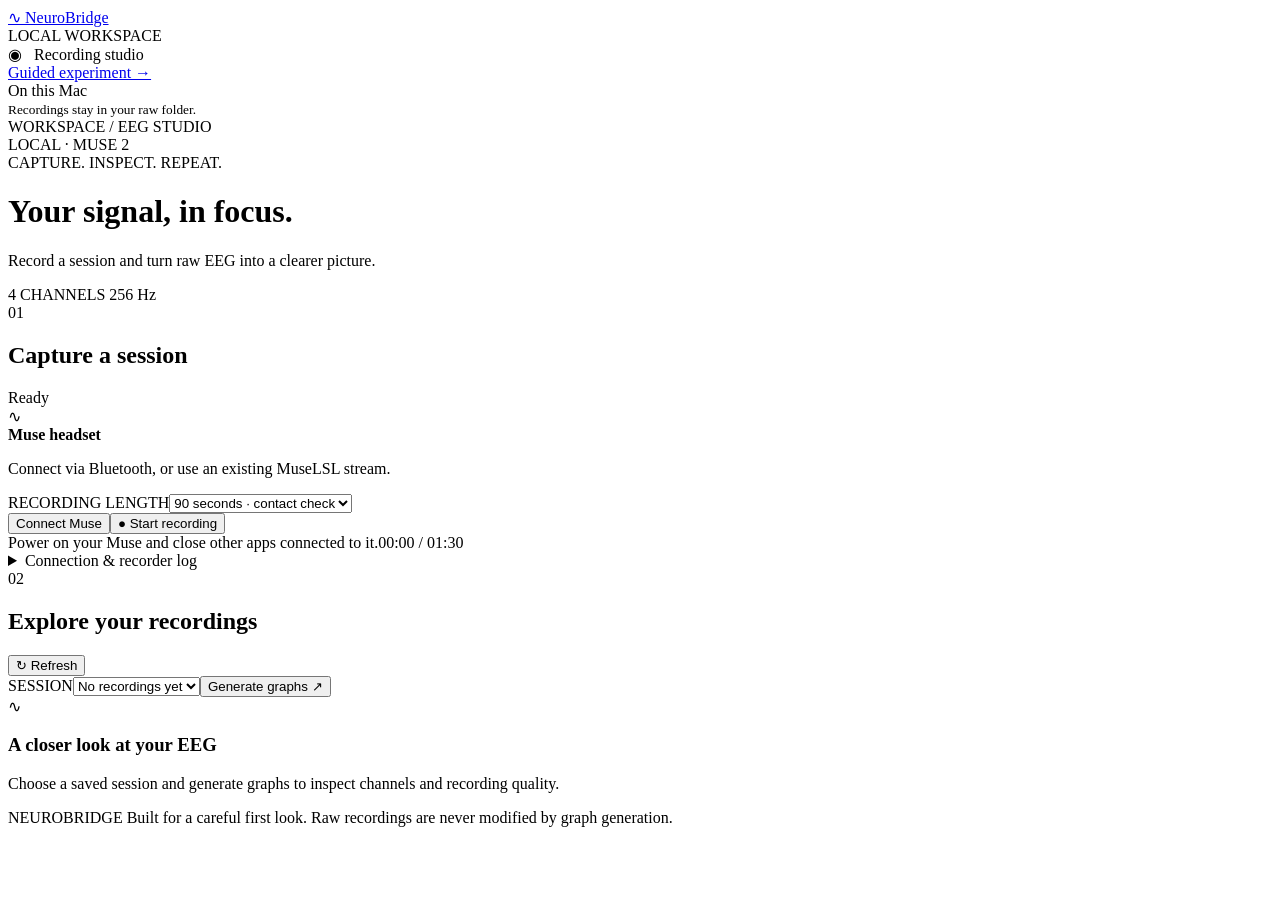
==== neurobridge/static/index.html @ 5eb87ae0 "Build native Mac EEG experiment app with folder selection, scientific exports and dual-architecture " ====
<!doctype html>
<html lang="en"><head><meta charset="utf-8"><meta name="viewport" content="width=device-width, initial-scale=1"><title>NeuroBridge · EEG studio</title><link rel="stylesheet" href="/style.css"></head>
<body><aside><a class="brand" href="/" aria-label="NeuroBridge home"><span class="brand-icon">∿</span> NeuroBridge</a><div class="workspace-label">LOCAL WORKSPACE</div><div class="nav active">◉ &nbsp; Recording studio</div><a class="nav" href="/experiment">Guided experiment →</a><div class="aside-bottom"><span class="dot"></span> On this Mac<br><small>Recordings stay in your raw folder.</small></div></aside>
<main><header><div class="crumb">WORKSPACE <span>/</span> EEG STUDIO</div><span class="local-badge">LOCAL · MUSE 2</span></header>
<div class="heading"><div><div class="eyebrow">CAPTURE. INSPECT. REPEAT.</div><h1>Your signal, in focus.</h1><p>Record a session and turn raw EEG into a clearer picture.</p></div><div class="channel-tag">4 CHANNELS <span>256 Hz</span></div></div>
<div id="notice" class="notice" role="alert" hidden></div>
<section class="capture"><div class="capture-top"><div><span class="section-number">01</span><h2>Capture a session</h2></div><span id="phase" class="phase">Ready</span></div><div class="capture-grid"><div class="device"><div class="device-symbol">∿</div><div><strong>Muse headset</strong><p id="device-state">Connect via Bluetooth, or use an existing MuseLSL stream.</p></div></div><div class="record-settings"><label for="duration">RECORDING LENGTH</label><select id="duration"><option value="60">60 seconds · quick test</option><option value="90" selected>90 seconds · contact check</option><option value="180">3 minutes</option><option value="300">5 minutes</option></select></div><div class="capture-actions"><button id="connect" class="secondary">Connect Muse</button><button id="record" class="primary"><span>●</span> Start recording</button><button id="stop" class="stop" hidden>■ Stop & save</button></div></div><div class="progress"><div id="progress-bar"></div></div><div class="capture-footer"><span id="record-message" role="status" aria-live="polite">Power on your Muse and close other apps connected to it.</span><span id="timer">00:00 / 01:30</span></div><details><summary>Connection & recorder log</summary><pre id="logs">No activity yet.</pre></details></section>
<section class="recordings"><div class="section-heading"><div><span class="section-number">02</span><h2>Explore your recordings</h2></div><button id="refresh" class="text-button">↻ Refresh</button></div><div class="file-bar"><label for="files">SESSION</label><select id="files"><option>No recordings yet</option></select><button id="analyze" class="secondary">Generate graphs ↗</button><a id="download" class="text-button" hidden>Download CSV ↓</a></div><div id="empty" class="empty"><div>∿</div><h3>A closer look at your EEG</h3><p>Choose a saved session and generate graphs to inspect channels and recording quality.</p></div><div id="results" hidden><div class="result-top"><div><span class="eyebrow">SESSION OVERVIEW</span><h3 id="session-name"></h3></div><span id="quality-badge" class="quality-badge"></span></div><div class="stats"><div><label>CAPTURED</label><strong id="stat-duration">—</strong><small>timestamp span</small></div><div><label>SAMPLES</label><strong id="stat-samples">—</strong><small>across four EEG channels</small></div><div><label>EFFECTIVE RATE</label><strong id="stat-rate">—</strong><small>samples / timestamp span</small></div><div><label>TIMESTAMP GAPS</label><strong id="stat-gaps">—</strong><small>intervals above 20 ms</small></div></div><div id="quality-notes" class="quality-notes"></div><div class="chart-heading"><div><h3>Signal explorer</h3><p>Raw amplitude · µV · spikes preserved in the graph preview</p></div><div class="segmented"><button id="wave-tab" class="selected">Waveform</button><button id="spectrum-tab">Power spectrum</button></div></div><div class="window-controls" id="window-controls"><label for="window-size">View</label><select id="window-size"><option value="all">Full session</option><option value="10">10-second window</option><option value="5">5-second window</option></select><input id="window-start" type="range" min="0" max="1" step="0.1" value="0" aria-label="Window start time" disabled><span id="window-label">Full session</span></div><div id="channels"></div><p class="footnote">Quality flags are screening heuristics, not EEG validation. Large amplitude: |signal| &gt; 500 µV; possible clipping: &gt;0.1% of samples near ±1,000 µV. Spectra assume the Muse rate of 256 Hz. Regular timestamps alone do not prove loss-free transmission.</p></div></section><footer>NEUROBRIDGE <span>Built for a careful first look. Raw recordings are never modified by graph generation.</span></footer></main><script src="/app.js"></script><script src="/storage.js"></script></body></html>
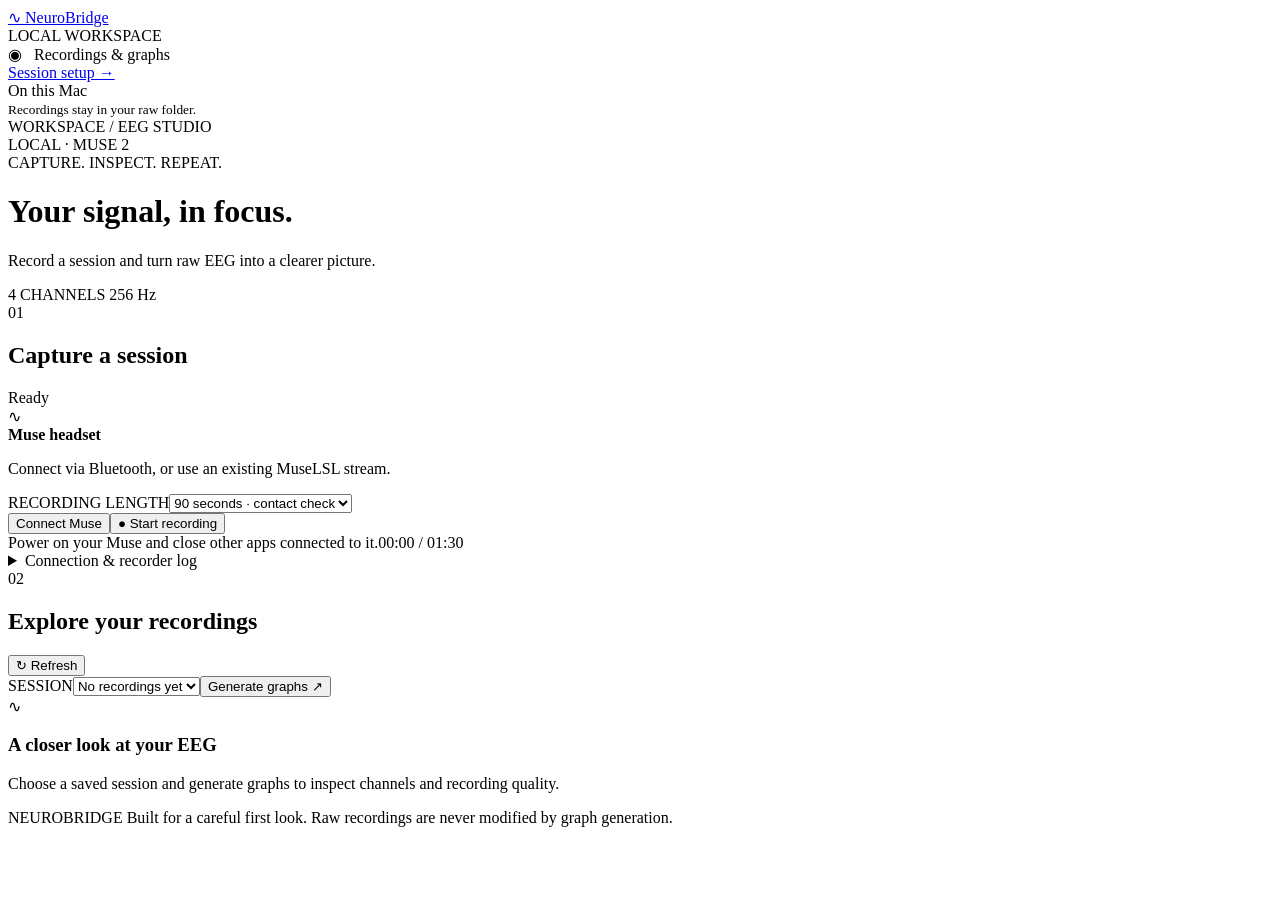
==== commit 4f63ddf5: "Redesign guided setup with lilac theme and selective stimulus imports" ====
--- a/neurobridge/static/index.html
+++ b/neurobridge/static/index.html
@@ -1,6 +1,6 @@
 <!doctype html>
 <html lang="en"><head><meta charset="utf-8"><meta name="viewport" content="width=device-width, initial-scale=1"><title>NeuroBridge · EEG studio</title><link rel="stylesheet" href="/style.css"></head>
-<body><aside><a class="brand" href="/" aria-label="NeuroBridge home"><span class="brand-icon">∿</span> NeuroBridge</a><div class="workspace-label">LOCAL WORKSPACE</div><div class="nav active">◉ &nbsp; Recording studio</div><a class="nav" href="/experiment">Guided experiment →</a><div class="aside-bottom"><span class="dot"></span> On this Mac<br><small>Recordings stay in your raw folder.</small></div></aside>
+<body><aside><a class="brand" href="/" aria-label="NeuroBridge home"><span class="brand-icon">∿</span> NeuroBridge</a><div class="workspace-label">LOCAL WORKSPACE</div><div class="nav active">◉ &nbsp; Recordings & graphs</div><a class="nav" href="/experiment">Session setup →</a><div class="aside-bottom"><span class="dot"></span> On this Mac<br><small>Recordings stay in your raw folder.</small></div></aside>
 <main><header><div class="crumb">WORKSPACE <span>/</span> EEG STUDIO</div><span class="local-badge">LOCAL · MUSE 2</span></header>
 <div class="heading"><div><div class="eyebrow">CAPTURE. INSPECT. REPEAT.</div><h1>Your signal, in focus.</h1><p>Record a session and turn raw EEG into a clearer picture.</p></div><div class="channel-tag">4 CHANNELS <span>256 Hz</span></div></div>
 <div id="notice" class="notice" role="alert" hidden></div>
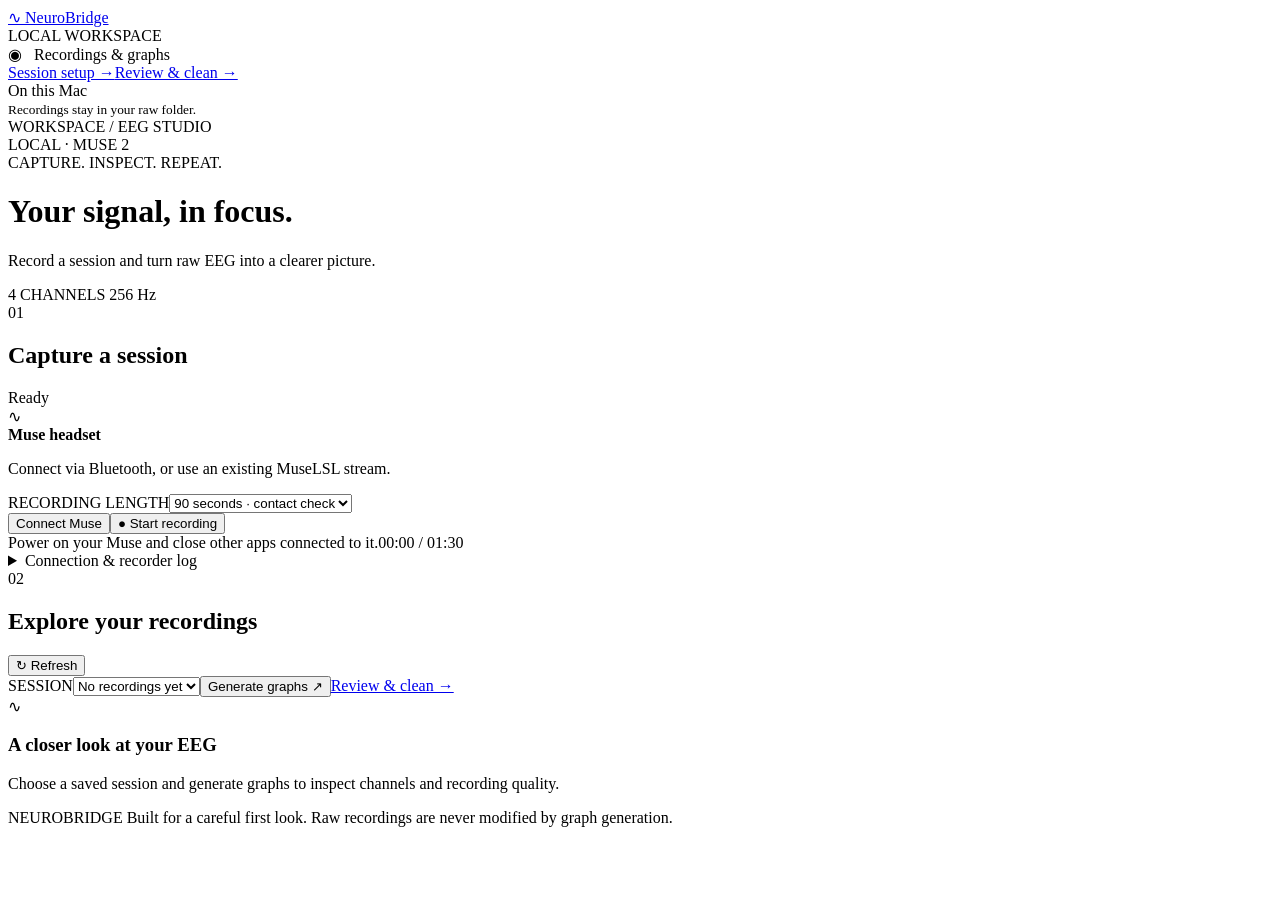
==== commit b4d43f7b: "Add traceable EEG artifact screening, filtering, and band-power analysis" ====
--- a/neurobridge/static/index.html
+++ b/neurobridge/static/index.html
@@ -1,8 +1,8 @@
 <!doctype html>
 <html lang="en"><head><meta charset="utf-8"><meta name="viewport" content="width=device-width, initial-scale=1"><title>NeuroBridge · EEG studio</title><link rel="stylesheet" href="/style.css"></head>
-<body><aside><a class="brand" href="/" aria-label="NeuroBridge home"><span class="brand-icon">∿</span> NeuroBridge</a><div class="workspace-label">LOCAL WORKSPACE</div><div class="nav active">◉ &nbsp; Recordings & graphs</div><a class="nav" href="/experiment">Session setup →</a><div class="aside-bottom"><span class="dot"></span> On this Mac<br><small>Recordings stay in your raw folder.</small></div></aside>
+<body><aside><a class="brand" href="/" aria-label="NeuroBridge home"><span class="brand-icon">∿</span> NeuroBridge</a><div class="workspace-label">LOCAL WORKSPACE</div><div class="nav active">◉ &nbsp; Recordings & graphs</div><a class="nav" href="/experiment">Session setup →</a><a class="nav" href="/clean">Review & clean →</a><div class="aside-bottom"><span class="dot"></span> On this Mac<br><small>Recordings stay in your raw folder.</small></div></aside>
 <main><header><div class="crumb">WORKSPACE <span>/</span> EEG STUDIO</div><span class="local-badge">LOCAL · MUSE 2</span></header>
 <div class="heading"><div><div class="eyebrow">CAPTURE. INSPECT. REPEAT.</div><h1>Your signal, in focus.</h1><p>Record a session and turn raw EEG into a clearer picture.</p></div><div class="channel-tag">4 CHANNELS <span>256 Hz</span></div></div>
 <div id="notice" class="notice" role="alert" hidden></div>
 <section class="capture"><div class="capture-top"><div><span class="section-number">01</span><h2>Capture a session</h2></div><span id="phase" class="phase">Ready</span></div><div class="capture-grid"><div class="device"><div class="device-symbol">∿</div><div><strong>Muse headset</strong><p id="device-state">Connect via Bluetooth, or use an existing MuseLSL stream.</p></div></div><div class="record-settings"><label for="duration">RECORDING LENGTH</label><select id="duration"><option value="60">60 seconds · quick test</option><option value="90" selected>90 seconds · contact check</option><option value="180">3 minutes</option><option value="300">5 minutes</option></select></div><div class="capture-actions"><button id="connect" class="secondary">Connect Muse</button><button id="record" class="primary"><span>●</span> Start recording</button><button id="stop" class="stop" hidden>■ Stop & save</button></div></div><div class="progress"><div id="progress-bar"></div></div><div class="capture-footer"><span id="record-message" role="status" aria-live="polite">Power on your Muse and close other apps connected to it.</span><span id="timer">00:00 / 01:30</span></div><details><summary>Connection & recorder log</summary><pre id="logs">No activity yet.</pre></details></section>
-<section class="recordings"><div class="section-heading"><div><span class="section-number">02</span><h2>Explore your recordings</h2></div><button id="refresh" class="text-button">↻ Refresh</button></div><div class="file-bar"><label for="files">SESSION</label><select id="files"><option>No recordings yet</option></select><button id="analyze" class="secondary">Generate graphs ↗</button><a id="download" class="text-button" hidden>Download CSV ↓</a></div><div id="empty" class="empty"><div>∿</div><h3>A closer look at your EEG</h3><p>Choose a saved session and generate graphs to inspect channels and recording quality.</p></div><div id="results" hidden><div class="result-top"><div><span class="eyebrow">SESSION OVERVIEW</span><h3 id="session-name"></h3></div><span id="quality-badge" class="quality-badge"></span></div><div class="stats"><div><label>CAPTURED</label><strong id="stat-duration">—</strong><small>timestamp span</small></div><div><label>SAMPLES</label><strong id="stat-samples">—</strong><small>across four EEG channels</small></div><div><label>EFFECTIVE RATE</label><strong id="stat-rate">—</strong><small>samples / timestamp span</small></div><div><label>TIMESTAMP GAPS</label><strong id="stat-gaps">—</strong><small>intervals above 20 ms</small></div></div><div id="quality-notes" class="quality-notes"></div><div class="chart-heading"><div><h3>Signal explorer</h3><p>Raw amplitude · µV · spikes preserved in the graph preview</p></div><div class="segmented"><button id="wave-tab" class="selected">Waveform</button><button id="spectrum-tab">Power spectrum</button></div></div><div class="window-controls" id="window-controls"><label for="window-size">View</label><select id="window-size"><option value="all">Full session</option><option value="10">10-second window</option><option value="5">5-second window</option></select><input id="window-start" type="range" min="0" max="1" step="0.1" value="0" aria-label="Window start time" disabled><span id="window-label">Full session</span></div><div id="channels"></div><p class="footnote">Quality flags are screening heuristics, not EEG validation. Large amplitude: |signal| &gt; 500 µV; possible clipping: &gt;0.1% of samples near ±1,000 µV. Spectra assume the Muse rate of 256 Hz. Regular timestamps alone do not prove loss-free transmission.</p></div></section><footer>NEUROBRIDGE <span>Built for a careful first look. Raw recordings are never modified by graph generation.</span></footer></main><script src="/app.js"></script><script src="/storage.js"></script></body></html>
+<section class="recordings"><div class="section-heading"><div><span class="section-number">02</span><h2>Explore your recordings</h2></div><button id="refresh" class="text-button">↻ Refresh</button></div><div class="file-bar"><label for="files">SESSION</label><select id="files"><option>No recordings yet</option></select><button id="analyze" class="secondary">Generate graphs ↗</button><a id="review-clean" class="secondary" href="/clean">Review & clean →</a><a id="download" class="text-button" hidden>Download CSV ↓</a></div><div id="empty" class="empty"><div>∿</div><h3>A closer look at your EEG</h3><p>Choose a saved session and generate graphs to inspect channels and recording quality.</p></div><div id="results" hidden><div class="result-top"><div><span class="eyebrow">SESSION OVERVIEW</span><h3 id="session-name"></h3></div><span id="quality-badge" class="quality-badge"></span></div><div class="stats"><div><label>CAPTURED</label><strong id="stat-duration">—</strong><small>timestamp span</small></div><div><label>SAMPLES</label><strong id="stat-samples">—</strong><small>across four EEG channels</small></div><div><label>EFFECTIVE RATE</label><strong id="stat-rate">—</strong><small>samples / timestamp span</small></div><div><label>TIMESTAMP GAPS</label><strong id="stat-gaps">—</strong><small>intervals above 20 ms</small></div></div><div id="quality-notes" class="quality-notes"></div><div class="chart-heading"><div><h3>Signal explorer</h3><p>Raw amplitude · µV · spikes preserved in the graph preview</p></div><div class="segmented"><button id="wave-tab" class="selected">Waveform</button><button id="spectrum-tab">Power spectrum</button></div></div><div class="window-controls" id="window-controls"><label for="window-size">View</label><select id="window-size"><option value="all">Full session</option><option value="10">10-second window</option><option value="5">5-second window</option></select><input id="window-start" type="range" min="0" max="1" step="0.1" value="0" aria-label="Window start time" disabled><span id="window-label">Full session</span></div><div id="channels"></div><p class="footnote">Quality flags are screening heuristics, not EEG validation. Large amplitude: |signal| &gt; 500 µV; possible clipping: &gt;0.1% of samples near ±1,000 µV. Spectra assume the Muse rate of 256 Hz. Regular timestamps alone do not prove loss-free transmission.</p></div></section><footer>NEUROBRIDGE <span>Built for a careful first look. Raw recordings are never modified by graph generation.</span></footer></main><script src="/app.js"></script><script src="/storage.js"></script></body></html>
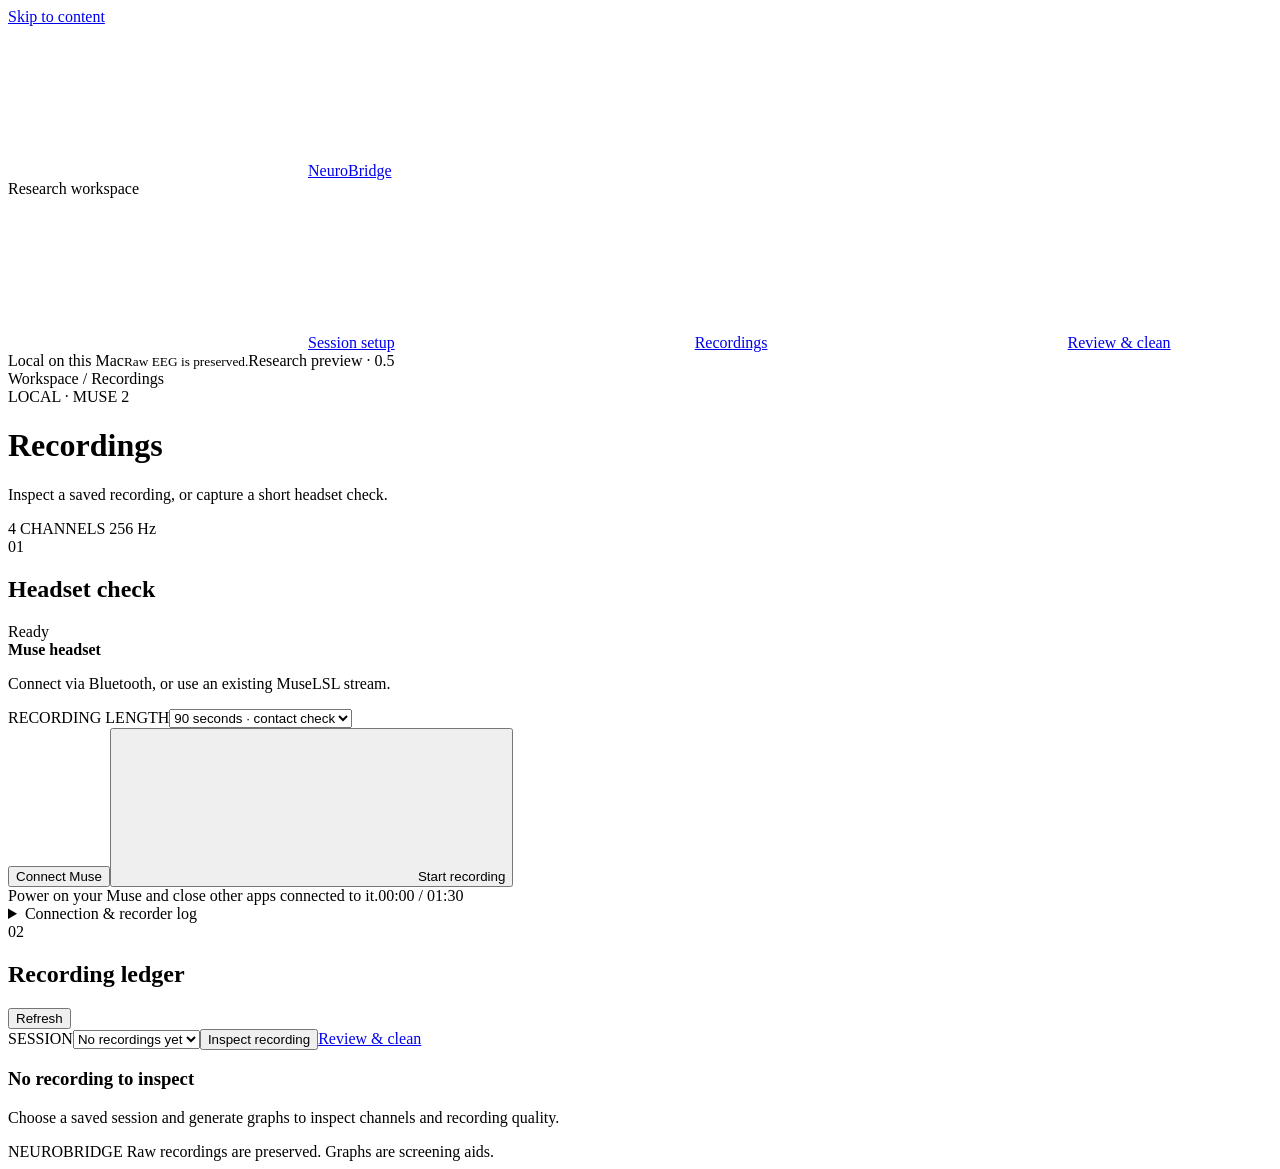
==== commit 980af478: "Implement approved notebook and bench-instrument design across NeuroBridge" ====
--- a/neurobridge/static/index.html
+++ b/neurobridge/static/index.html
@@ -1,8 +1,8 @@
 <!doctype html>
 <html lang="en"><head><meta charset="utf-8"><meta name="viewport" content="width=device-width, initial-scale=1"><title>NeuroBridge · EEG studio</title><link rel="stylesheet" href="/style.css"></head>
-<body><aside><a class="brand" href="/" aria-label="NeuroBridge home"><span class="brand-icon">∿</span> NeuroBridge</a><div class="workspace-label">LOCAL WORKSPACE</div><div class="nav active">◉ &nbsp; Recordings & graphs</div><a class="nav" href="/experiment">Session setup →</a><a class="nav" href="/clean">Review & clean →</a><div class="aside-bottom"><span class="dot"></span> On this Mac<br><small>Recordings stay in your raw folder.</small></div></aside>
-<main><header><div class="crumb">WORKSPACE <span>/</span> EEG STUDIO</div><span class="local-badge">LOCAL · MUSE 2</span></header>
-<div class="heading"><div><div class="eyebrow">CAPTURE. INSPECT. REPEAT.</div><h1>Your signal, in focus.</h1><p>Record a session and turn raw EEG into a clearer picture.</p></div><div class="channel-tag">4 CHANNELS <span>256 Hz</span></div></div>
+<body class="recordings-page"><a class="skip-link" href="#main">Skip to content</a><aside><a class="brand" href="/experiment"><svg class="icon" aria-hidden="true"><use href="/icons.svg#activity"></use></svg>NeuroBridge</a><div class="workspace-label">Research workspace</div><a class="nav " href="/experiment"><svg class="icon" aria-hidden="true"><use href="/icons.svg#file-check"></use></svg>Session setup</a><a class="nav active" aria-current="page" href="/"><svg class="icon" aria-hidden="true"><use href="/icons.svg#chart-line"></use></svg>Recordings</a><a class="nav " href="/clean"><svg class="icon" aria-hidden="true"><use href="/icons.svg#sliders-horizontal"></use></svg>Review & clean</a><div class="aside-bottom">Local on this Mac<small>Raw EEG is preserved.</small><span class="app-version">Research preview · 0.5</span></div></aside>
+<main id="main" class="entry"><header><div class="crumb">Workspace <span>/</span> Recordings</div><span class="local-badge">LOCAL · MUSE 2</span></header>
+<div class="heading"><div><h1>Recordings</h1><p>Inspect a saved recording, or capture a short headset check.</p></div><div class="channel-tag">4 CHANNELS <span>256 Hz</span></div></div>
 <div id="notice" class="notice" role="alert" hidden></div>
-<section class="capture"><div class="capture-top"><div><span class="section-number">01</span><h2>Capture a session</h2></div><span id="phase" class="phase">Ready</span></div><div class="capture-grid"><div class="device"><div class="device-symbol">∿</div><div><strong>Muse headset</strong><p id="device-state">Connect via Bluetooth, or use an existing MuseLSL stream.</p></div></div><div class="record-settings"><label for="duration">RECORDING LENGTH</label><select id="duration"><option value="60">60 seconds · quick test</option><option value="90" selected>90 seconds · contact check</option><option value="180">3 minutes</option><option value="300">5 minutes</option></select></div><div class="capture-actions"><button id="connect" class="secondary">Connect Muse</button><button id="record" class="primary"><span>●</span> Start recording</button><button id="stop" class="stop" hidden>■ Stop & save</button></div></div><div class="progress"><div id="progress-bar"></div></div><div class="capture-footer"><span id="record-message" role="status" aria-live="polite">Power on your Muse and close other apps connected to it.</span><span id="timer">00:00 / 01:30</span></div><details><summary>Connection & recorder log</summary><pre id="logs">No activity yet.</pre></details></section>
-<section class="recordings"><div class="section-heading"><div><span class="section-number">02</span><h2>Explore your recordings</h2></div><button id="refresh" class="text-button">↻ Refresh</button></div><div class="file-bar"><label for="files">SESSION</label><select id="files"><option>No recordings yet</option></select><button id="analyze" class="secondary">Generate graphs ↗</button><a id="review-clean" class="secondary" href="/clean">Review & clean →</a><a id="download" class="text-button" hidden>Download CSV ↓</a></div><div id="empty" class="empty"><div>∿</div><h3>A closer look at your EEG</h3><p>Choose a saved session and generate graphs to inspect channels and recording quality.</p></div><div id="results" hidden><div class="result-top"><div><span class="eyebrow">SESSION OVERVIEW</span><h3 id="session-name"></h3></div><span id="quality-badge" class="quality-badge"></span></div><div class="stats"><div><label>CAPTURED</label><strong id="stat-duration">—</strong><small>timestamp span</small></div><div><label>SAMPLES</label><strong id="stat-samples">—</strong><small>across four EEG channels</small></div><div><label>EFFECTIVE RATE</label><strong id="stat-rate">—</strong><small>samples / timestamp span</small></div><div><label>TIMESTAMP GAPS</label><strong id="stat-gaps">—</strong><small>intervals above 20 ms</small></div></div><div id="quality-notes" class="quality-notes"></div><div class="chart-heading"><div><h3>Signal explorer</h3><p>Raw amplitude · µV · spikes preserved in the graph preview</p></div><div class="segmented"><button id="wave-tab" class="selected">Waveform</button><button id="spectrum-tab">Power spectrum</button></div></div><div class="window-controls" id="window-controls"><label for="window-size">View</label><select id="window-size"><option value="all">Full session</option><option value="10">10-second window</option><option value="5">5-second window</option></select><input id="window-start" type="range" min="0" max="1" step="0.1" value="0" aria-label="Window start time" disabled><span id="window-label">Full session</span></div><div id="channels"></div><p class="footnote">Quality flags are screening heuristics, not EEG validation. Large amplitude: |signal| &gt; 500 µV; possible clipping: &gt;0.1% of samples near ±1,000 µV. Spectra assume the Muse rate of 256 Hz. Regular timestamps alone do not prove loss-free transmission.</p></div></section><footer>NEUROBRIDGE <span>Built for a careful first look. Raw recordings are never modified by graph generation.</span></footer></main><script src="/app.js"></script><script src="/storage.js"></script></body></html>
+<section class="capture"><div class="capture-top"><div><span class="section-number">01</span><h2>Headset check</h2></div><span id="phase" class="phase">Ready</span></div><div class="capture-grid"><div class="device"><div><strong>Muse headset</strong><p id="device-state">Connect via Bluetooth, or use an existing MuseLSL stream.</p></div></div><div class="record-settings"><label for="duration">RECORDING LENGTH</label><select id="duration"><option value="60">60 seconds · quick test</option><option value="90" selected>90 seconds · contact check</option><option value="180">3 minutes</option><option value="300">5 minutes</option></select></div><div class="capture-actions"><button id="connect" class="secondary">Connect Muse</button><button id="record" class="primary"><svg class="icon" aria-hidden="true"><use href="/icons.svg#square"></use></svg>Start recording</button><button id="stop" class="stop" hidden>Stop and save</button></div></div><div class="progress"><div id="progress-bar"></div></div><div class="capture-footer"><span id="record-message" role="status" aria-live="polite">Power on your Muse and close other apps connected to it.</span><span id="timer">00:00 / 01:30</span></div><details><summary>Connection & recorder log</summary><pre id="logs">No activity yet.</pre></details></section>
+<section class="recordings"><div class="section-heading"><div><span class="section-number">02</span><h2>Recording ledger</h2></div><button id="refresh" class="text-button">Refresh</button></div><div class="file-bar"><label for="files">SESSION</label><select id="files"><option>No recordings yet</option></select><button id="analyze" class="secondary">Inspect recording </button><a id="review-clean" class="secondary" href="/clean">Review & clean</a><a id="download" class="text-button" hidden>Download CSV </a></div><div id="empty" class="empty"><h3>No recording to inspect</h3><p>Choose a saved session and generate graphs to inspect channels and recording quality.</p></div><div id="results" hidden><div class="result-top"><div><span class="eyebrow">Selected recording</span><h3 id="session-name"></h3></div><span id="quality-badge" class="quality-badge"></span></div><div class="stats"><div><label>CAPTURED</label><strong id="stat-duration">Unavailable</strong><small>timestamp span</small></div><div><label>SAMPLES</label><strong id="stat-samples">Unavailable</strong><small>across four EEG channels</small></div><div><label>EFFECTIVE RATE</label><strong id="stat-rate">Unavailable</strong><small>samples / timestamp span</small></div><div><label>TIMESTAMP GAPS</label><strong id="stat-gaps">Unavailable</strong><small>intervals above 20 ms</small></div></div><div id="quality-notes" class="quality-notes"></div><div class="chart-heading"><div><h3>Figure 01. Raw EEG</h3><p>Raw amplitude · µV · spikes preserved in the graph preview</p></div><div class="segmented"><button id="wave-tab" class="selected">Waveform</button><button id="spectrum-tab">Power spectrum</button></div></div><div class="window-controls" id="window-controls"><label for="window-size">View</label><select id="window-size"><option value="all">Full session</option><option value="10">10-second window</option><option value="5">5-second window</option></select><input id="window-start" type="range" min="0" max="1" step="0.1" value="0" aria-label="Window start time" disabled><span id="window-label">Full session</span></div><div id="channels"></div><p class="footnote">Quality flags are screening heuristics, not EEG validation. Large amplitude: |signal| &gt; 500 µV; possible clipping: &gt;0.1% of samples near ±1,000 µV. Spectra assume the Muse rate of 256 Hz. Regular timestamps alone do not prove loss-free transmission.</p></div></section><footer>NEUROBRIDGE <span>Raw recordings are preserved. Graphs are screening aids.</span></footer></main><script src="/plot.js"></script><script src="/app.js"></script><script src="/storage.js"></script></body></html>
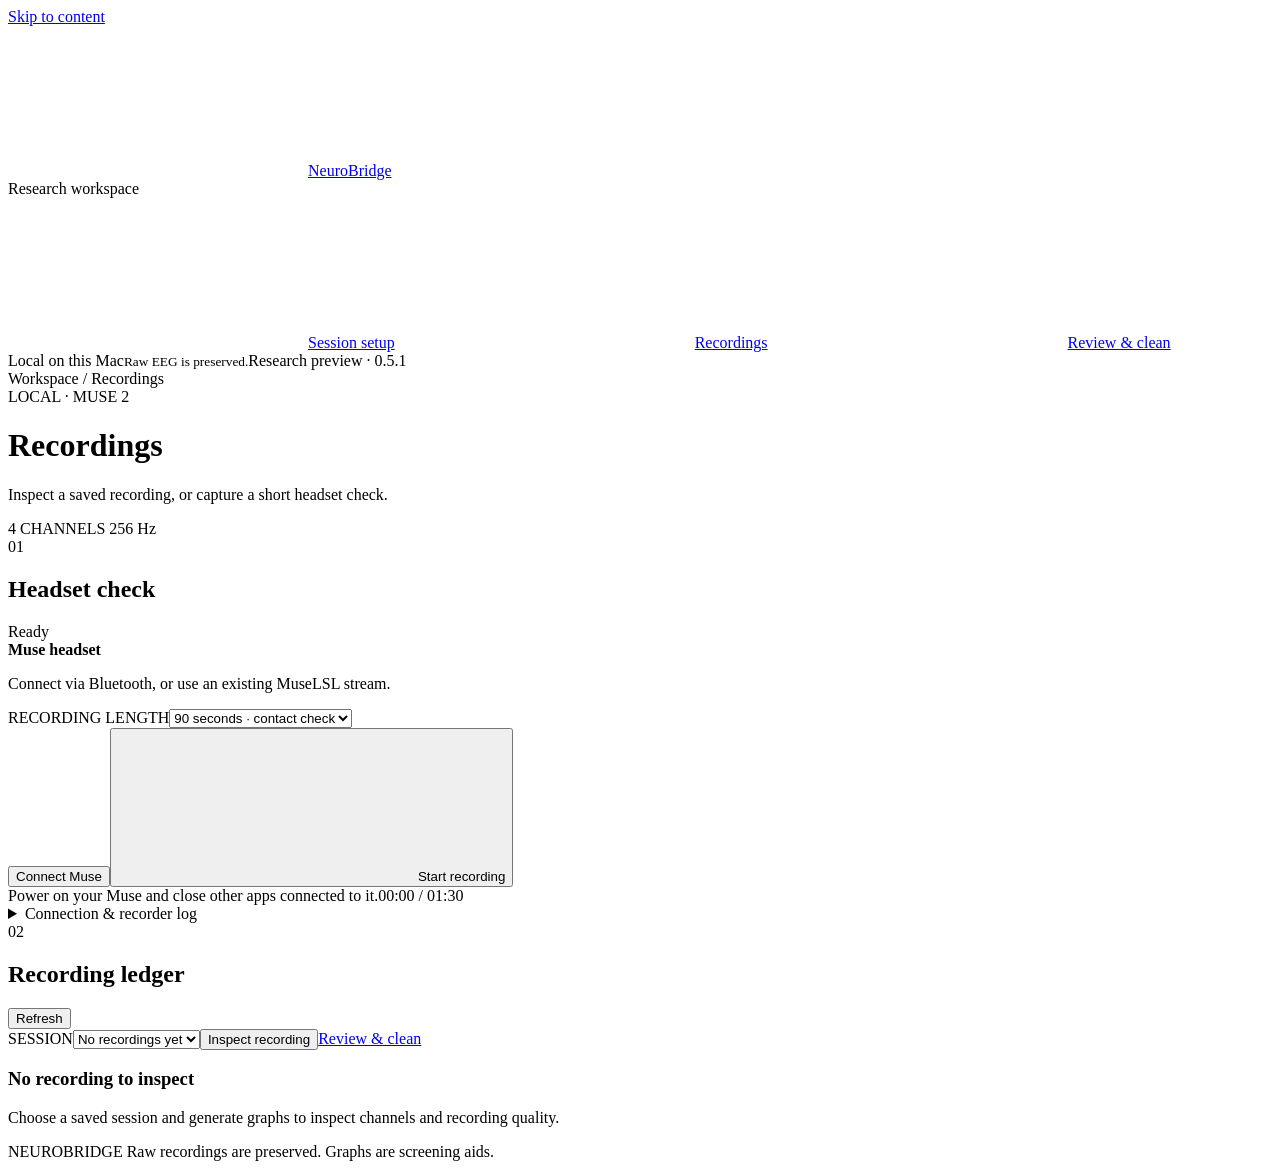
==== commit ab235ef0: "Add reviewed human stimulus collections and true listening-only sessions" ====
--- a/neurobridge/static/index.html
+++ b/neurobridge/static/index.html
@@ -1,6 +1,6 @@
 <!doctype html>
 <html lang="en"><head><meta charset="utf-8"><meta name="viewport" content="width=device-width, initial-scale=1"><title>NeuroBridge · EEG studio</title><link rel="stylesheet" href="/style.css"></head>
-<body class="recordings-page"><a class="skip-link" href="#main">Skip to content</a><aside><a class="brand" href="/experiment"><svg class="icon" aria-hidden="true"><use href="/icons.svg#activity"></use></svg>NeuroBridge</a><div class="workspace-label">Research workspace</div><a class="nav " href="/experiment"><svg class="icon" aria-hidden="true"><use href="/icons.svg#file-check"></use></svg>Session setup</a><a class="nav active" aria-current="page" href="/"><svg class="icon" aria-hidden="true"><use href="/icons.svg#chart-line"></use></svg>Recordings</a><a class="nav " href="/clean"><svg class="icon" aria-hidden="true"><use href="/icons.svg#sliders-horizontal"></use></svg>Review & clean</a><div class="aside-bottom">Local on this Mac<small>Raw EEG is preserved.</small><span class="app-version">Research preview · 0.5</span></div></aside>
+<body class="recordings-page"><a class="skip-link" href="#main">Skip to content</a><aside><a class="brand" href="/experiment"><svg class="icon" aria-hidden="true"><use href="/icons.svg#activity"></use></svg>NeuroBridge</a><div class="workspace-label">Research workspace</div><a class="nav " href="/experiment"><svg class="icon" aria-hidden="true"><use href="/icons.svg#file-check"></use></svg>Session setup</a><a class="nav active" aria-current="page" href="/"><svg class="icon" aria-hidden="true"><use href="/icons.svg#chart-line"></use></svg>Recordings</a><a class="nav " href="/clean"><svg class="icon" aria-hidden="true"><use href="/icons.svg#sliders-horizontal"></use></svg>Review & clean</a><div class="aside-bottom">Local on this Mac<small>Raw EEG is preserved.</small><span class="app-version">Research preview · 0.5.1</span></div></aside>
 <main id="main" class="entry"><header><div class="crumb">Workspace <span>/</span> Recordings</div><span class="local-badge">LOCAL · MUSE 2</span></header>
 <div class="heading"><div><h1>Recordings</h1><p>Inspect a saved recording, or capture a short headset check.</p></div><div class="channel-tag">4 CHANNELS <span>256 Hz</span></div></div>
 <div id="notice" class="notice" role="alert" hidden></div>
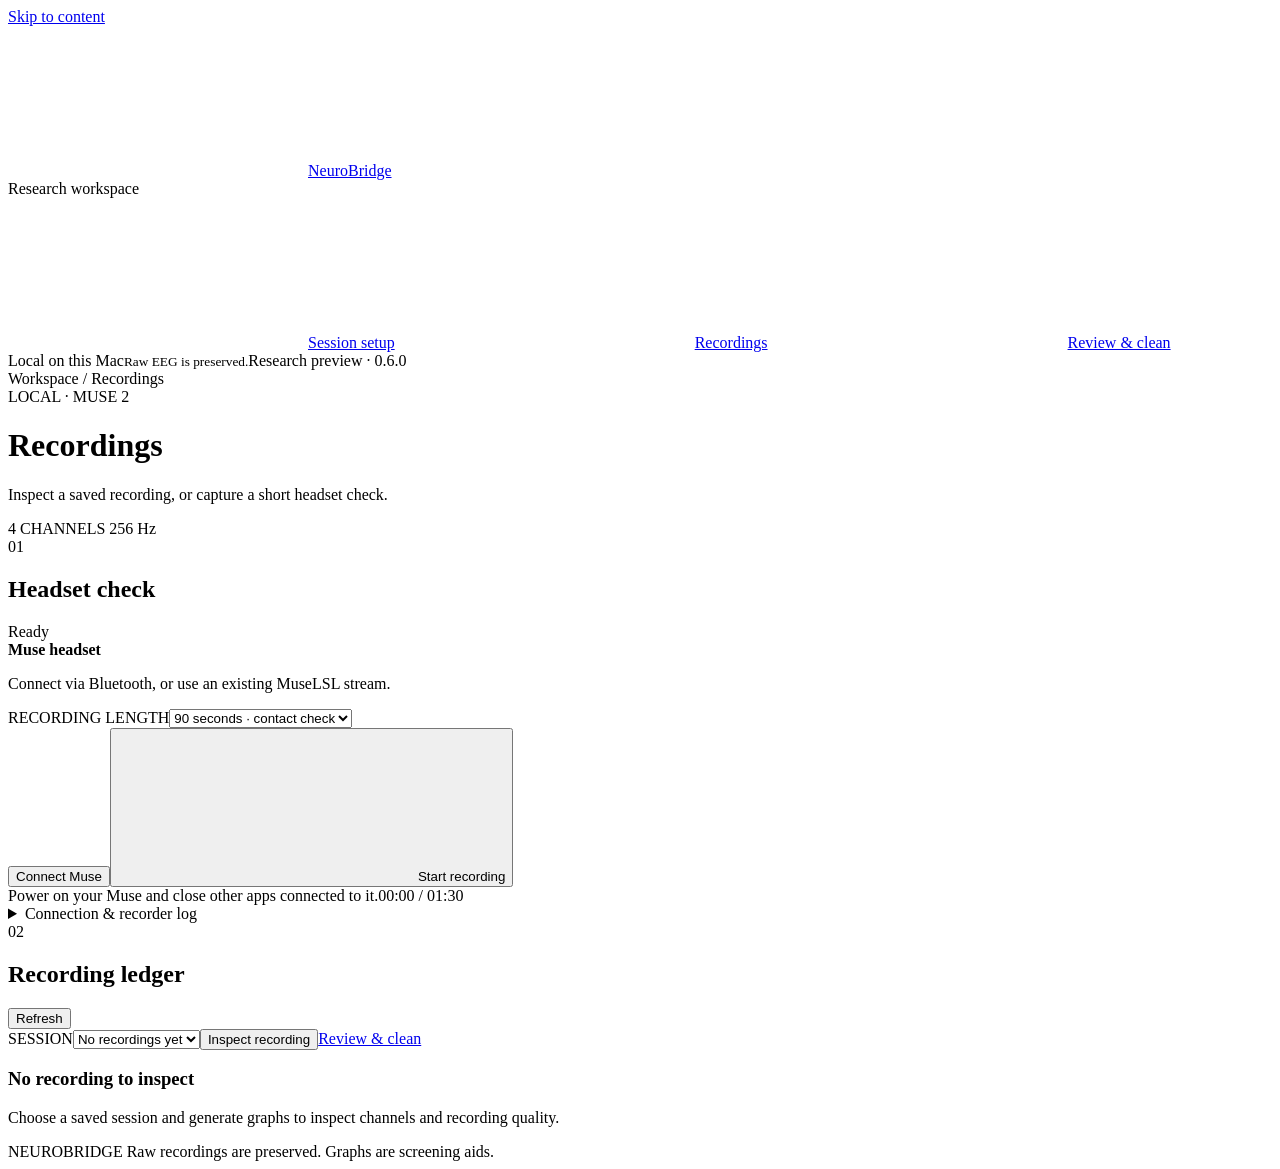
==== commit a54c37f6: "Add live four-channel gates, per-trial baselines and fixed paired spectral policy" ====
--- a/neurobridge/static/index.html
+++ b/neurobridge/static/index.html
@@ -1,6 +1,6 @@
 <!doctype html>
 <html lang="en"><head><meta charset="utf-8"><meta name="viewport" content="width=device-width, initial-scale=1"><title>NeuroBridge · EEG studio</title><link rel="stylesheet" href="/style.css"></head>
-<body class="recordings-page"><a class="skip-link" href="#main">Skip to content</a><aside><a class="brand" href="/experiment"><svg class="icon" aria-hidden="true"><use href="/icons.svg#activity"></use></svg>NeuroBridge</a><div class="workspace-label">Research workspace</div><a class="nav " href="/experiment"><svg class="icon" aria-hidden="true"><use href="/icons.svg#file-check"></use></svg>Session setup</a><a class="nav active" aria-current="page" href="/"><svg class="icon" aria-hidden="true"><use href="/icons.svg#chart-line"></use></svg>Recordings</a><a class="nav " href="/clean"><svg class="icon" aria-hidden="true"><use href="/icons.svg#sliders-horizontal"></use></svg>Review & clean</a><div class="aside-bottom">Local on this Mac<small>Raw EEG is preserved.</small><span class="app-version">Research preview · 0.5.1</span></div></aside>
+<body class="recordings-page"><a class="skip-link" href="#main">Skip to content</a><aside><a class="brand" href="/experiment"><svg class="icon" aria-hidden="true"><use href="/icons.svg#activity"></use></svg>NeuroBridge</a><div class="workspace-label">Research workspace</div><a class="nav " href="/experiment"><svg class="icon" aria-hidden="true"><use href="/icons.svg#file-check"></use></svg>Session setup</a><a class="nav active" aria-current="page" href="/"><svg class="icon" aria-hidden="true"><use href="/icons.svg#chart-line"></use></svg>Recordings</a><a class="nav " href="/clean"><svg class="icon" aria-hidden="true"><use href="/icons.svg#sliders-horizontal"></use></svg>Review & clean</a><div class="aside-bottom">Local on this Mac<small>Raw EEG is preserved.</small><span class="app-version">Research preview · 0.6.0</span></div></aside>
 <main id="main" class="entry"><header><div class="crumb">Workspace <span>/</span> Recordings</div><span class="local-badge">LOCAL · MUSE 2</span></header>
 <div class="heading"><div><h1>Recordings</h1><p>Inspect a saved recording, or capture a short headset check.</p></div><div class="channel-tag">4 CHANNELS <span>256 Hz</span></div></div>
 <div id="notice" class="notice" role="alert" hidden></div>
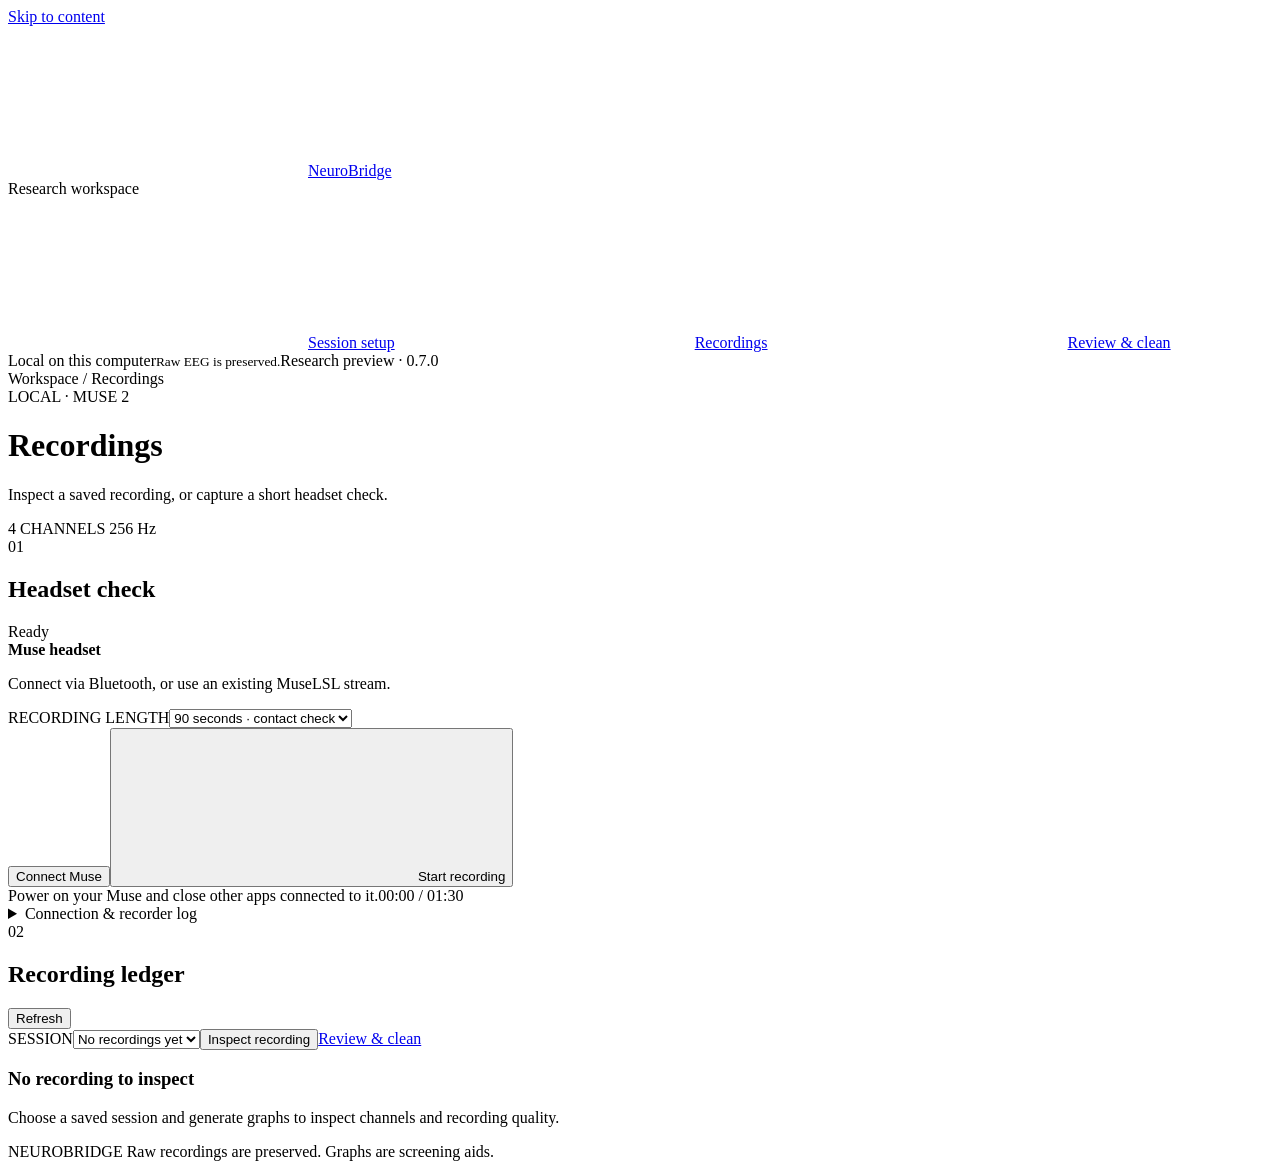
==== commit 94c8743b: "Port full NeuroBridge workflow to Windows with native console, audio and safe worker shutdown" ====
--- a/neurobridge/static/index.html
+++ b/neurobridge/static/index.html
@@ -1,6 +1,6 @@
 <!doctype html>
 <html lang="en"><head><meta charset="utf-8"><meta name="viewport" content="width=device-width, initial-scale=1"><title>NeuroBridge · EEG studio</title><link rel="stylesheet" href="/style.css"></head>
-<body class="recordings-page"><a class="skip-link" href="#main">Skip to content</a><aside><a class="brand" href="/experiment"><svg class="icon" aria-hidden="true"><use href="/icons.svg#activity"></use></svg>NeuroBridge</a><div class="workspace-label">Research workspace</div><a class="nav " href="/experiment"><svg class="icon" aria-hidden="true"><use href="/icons.svg#file-check"></use></svg>Session setup</a><a class="nav active" aria-current="page" href="/"><svg class="icon" aria-hidden="true"><use href="/icons.svg#chart-line"></use></svg>Recordings</a><a class="nav " href="/clean"><svg class="icon" aria-hidden="true"><use href="/icons.svg#sliders-horizontal"></use></svg>Review & clean</a><div class="aside-bottom">Local on this Mac<small>Raw EEG is preserved.</small><span class="app-version">Research preview · 0.6.0</span></div></aside>
+<body class="recordings-page"><a class="skip-link" href="#main">Skip to content</a><aside><a class="brand" href="/experiment"><svg class="icon" aria-hidden="true"><use href="/icons.svg#activity"></use></svg>NeuroBridge</a><div class="workspace-label">Research workspace</div><a class="nav " href="/experiment"><svg class="icon" aria-hidden="true"><use href="/icons.svg#file-check"></use></svg>Session setup</a><a class="nav active" aria-current="page" href="/"><svg class="icon" aria-hidden="true"><use href="/icons.svg#chart-line"></use></svg>Recordings</a><a class="nav " href="/clean"><svg class="icon" aria-hidden="true"><use href="/icons.svg#sliders-horizontal"></use></svg>Review & clean</a><div class="aside-bottom">Local on this computer<small>Raw EEG is preserved.</small><span class="app-version">Research preview · 0.7.0</span></div></aside>
 <main id="main" class="entry"><header><div class="crumb">Workspace <span>/</span> Recordings</div><span class="local-badge">LOCAL · MUSE 2</span></header>
 <div class="heading"><div><h1>Recordings</h1><p>Inspect a saved recording, or capture a short headset check.</p></div><div class="channel-tag">4 CHANNELS <span>256 Hz</span></div></div>
 <div id="notice" class="notice" role="alert" hidden></div>
